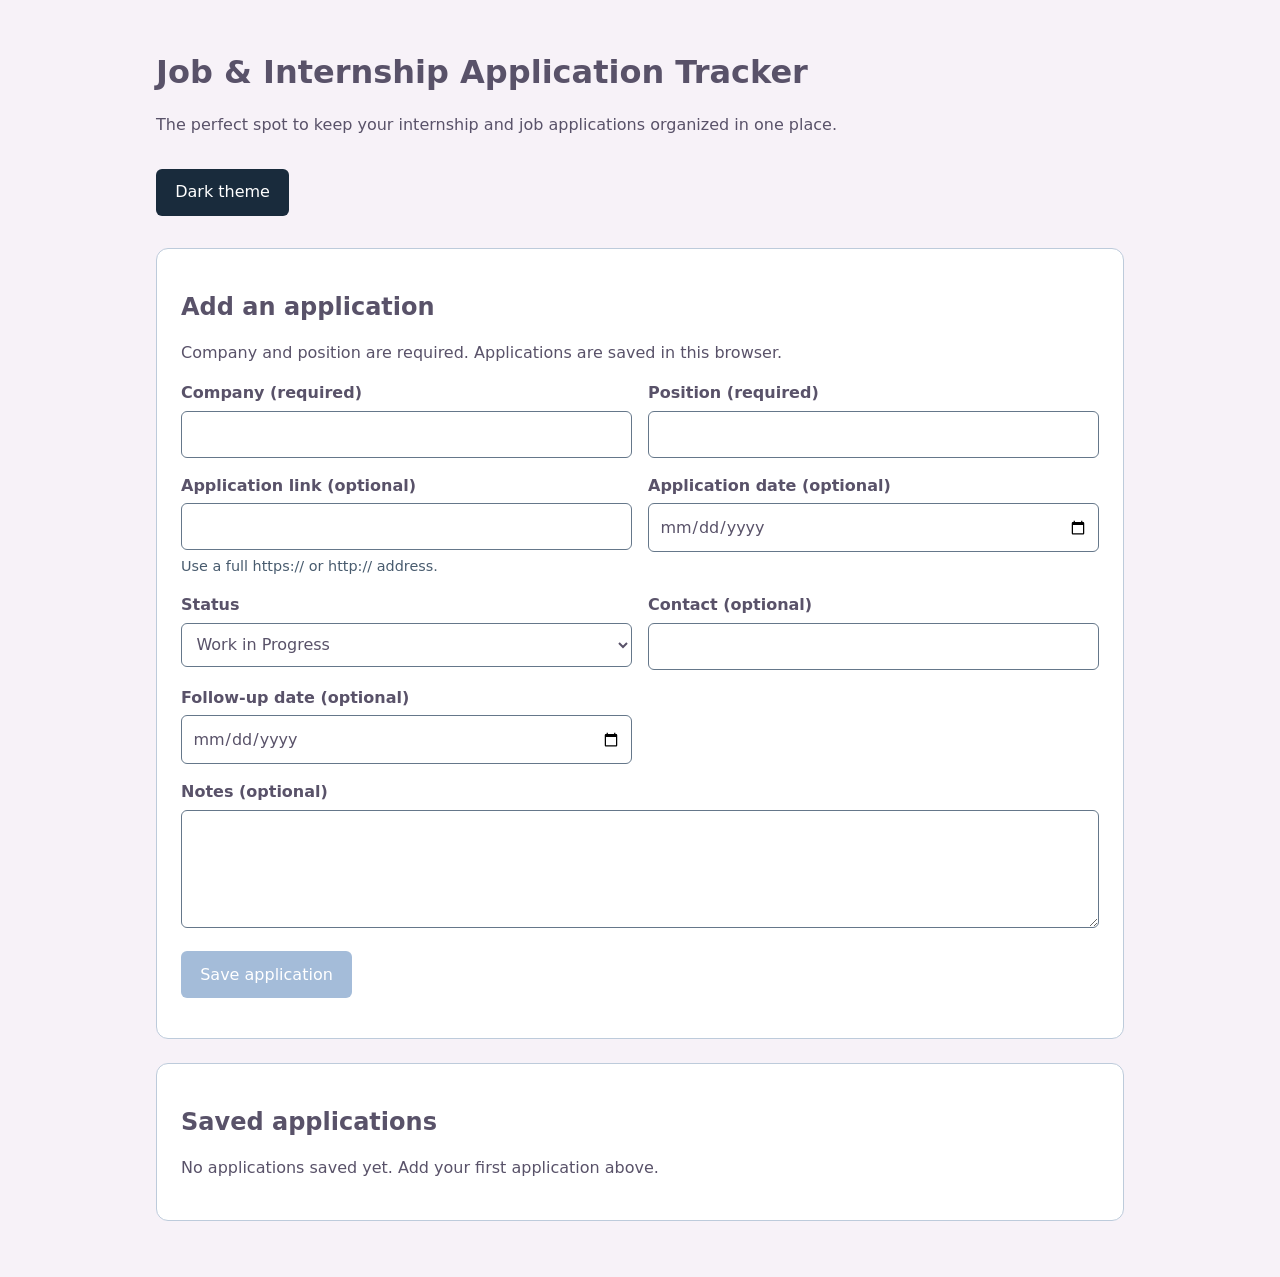
==== index.html @ 061cf6f6 "dark/light theme toggle" ====
<!doctype html>
<html lang="en">
	<head>
		<meta charset="utf-8">
		<meta name="viewport" content="width=device-width, initial-scale=1">
		<meta name="theme-color" content="#ffffff">
		<meta name="description" content="">
		<title>Application tracker</title>
		<link rel="stylesheet" href="css/styles.css">
	</head>
	<body>
		<header>
			<h1>Job & Internship Application Tracker</h1>
			<p>The perfect spot to keep your internship and job applications organized in one place.</p>
			<button id="theme-toggle" type="button">Dark theme</button>
		</header>

		<main id="main-content">
			<section aria-labelledby="form-heading">
				<h2 id="form-heading">Add an application</h2>
				<p>Company and position are required. Applications are saved in this browser.</p>
				<form id="application-form" novalidate>
					<div class="form-grid">
						<div><label for="company">Company (required)</label><input id="company" name="company" required aria-describedby="company-error"><p id="company-error" class="error"></p></div>
						<div><label for="position">Position (required)</label><input id="position" name="position" required aria-describedby="position-error"><p id="position-error" class="error"></p></div>
						<div><label for="link">Application link (optional)</label><input id="link" name="link" type="url" aria-describedby="link-hint link-error"><p id="link-hint" class="hint">Use a full https:// or http:// address.</p><p id="link-error" class="error"></p></div>
						<div><label for="application-date">Application date (optional)</label><input id="application-date" name="applicationDate" type="date" aria-describedby="application-date-error"><p id="application-date-error" class="error"></p></div>
						<div><label for="status">Status</label><select id="status" name="status"> <option>Work in Progress</option><option>Applied</option><option>Interviewing</option><option>Offer</option><option>Rejected</option><option>Withdrawn</option></select></div>
						<div><label for="contact">Contact (optional)</label><input id="contact" name="contact"></div>
						<div><label for="follow-up-date">Follow-up date (optional)</label><input id="follow-up-date" name="followUpDate" type="date" aria-describedby="follow-up-date-error"><p id="follow-up-date-error" class="error"></p></div>
						<div class="full-width"><label for="notes">Notes (optional)</label><textarea id="notes" name="notes" rows="4"></textarea></div>
					</div>
					<button type="submit">Save application</button>
					<p id="form-message" role="status" aria-live="polite"></p>
				</form>
			</section>
			<section aria-labelledby="saved-heading">
				<h2 id="saved-heading">Saved applications</h2>
				<p id="storage-message" role="status"></p>
				<p id="empty-message">No applications saved yet. Add your first application above.</p>
				<ul id="application-list" class="application-list"></ul>
			</section>
		</main>
        <script src="js/app.js" defer></script>
	</body>
</html>
---- css/styles.css ----
/* Shared color variables let every component follow the selected theme. */
:root {
  --text: #595269;
  --page: #f7f2f8;
  --surface: #ffffff;
  --border: #bdcbdb;
  --input-border: #65778a;
  --muted: #485b6e;
  --error: #a51c30;
  --link: #174b8c;
  --focus: #965600;
  color-scheme: light;
  font-family: system-ui, sans-serif; color: var(--text); background: var(--page); line-height: 1.5;
}
:root[data-theme="dark"] {
  --text: #e7edf5;
  --page: #121b27;
  --surface: #1d2a3a;
  --border: #52657c;
  --input-border: #8b9db2;
  --muted: #bbc9da;
  --error: #ff9aaa;
  --link: #9bc7ff;
  --focus: #ffcc73;
  color-scheme: dark;
}
* { box-sizing: border-box; }
body { margin: 0 auto; max-width: 1000px; padding: 2rem 1rem; }
header { margin-bottom: 2rem; }
h1, h2, h3 { line-height: 1.2; }
section { background: var(--surface); padding: 1.5rem; border: 1px solid var(--border); border-radius: 12px; margin-bottom: 1.5rem; }
.form-grid { display: grid; grid-template-columns: repeat(2, minmax(0, 1fr)); gap: 1rem; }
.full-width { grid-column: 1 / -1; }
label { display: block; font-weight: 600; margin-bottom: .35rem; }
input, select, textarea, button { font: inherit; }
input, select, textarea { width: 100%; padding: .65rem; border: 1px solid var(--input-border); border-radius: 6px; background: var(--surface); color: inherit; }
textarea { resize: vertical; }
button { margin-top: 1rem; padding: .7rem 1.2rem; background: #a4bcd9; color: white; border: 0; border-radius: 6px; cursor: pointer; }
button:hover { background: #c9d1dc; }
/* On a light page, show a dark button. */
#theme-toggle { background: #192b3c; color: #ffffff; }
#theme-toggle:hover { background: #30475e; }
/* On a dark page, show a light button. */
:root[data-theme="dark"] #theme-toggle { background: #e7edf5; color: #192b3c; }
:root[data-theme="dark"] #theme-toggle:hover { background: #c5d4e6; }
:focus-visible { outline: 3px solid var(--focus); outline-offset: 3px; }
[aria-invalid="true"] { border-color: var(--error); }
.hint, .error { font-size: .9rem; margin: .35rem 0 0; }
.hint { color: var(--muted); }
.error, #storage-message { color: var(--error); }
.error:empty, #storage-message:empty { display: none; }
.application-list { list-style: none; padding: 0; }
.application-list > li { padding: 1rem 0; border-top: 1px solid var(--border); overflow-wrap: anywhere; }
dl { display: grid; grid-template-columns: minmax(100px, 150px) 1fr; gap: .5rem 1rem; }
dt { font-weight: 600; }
dd { margin: 0; white-space: pre-wrap; }
a { color: var(--link); }
@media (max-width: 600px) { .form-grid { grid-template-columns: 1fr; } section { padding: 1rem; } }
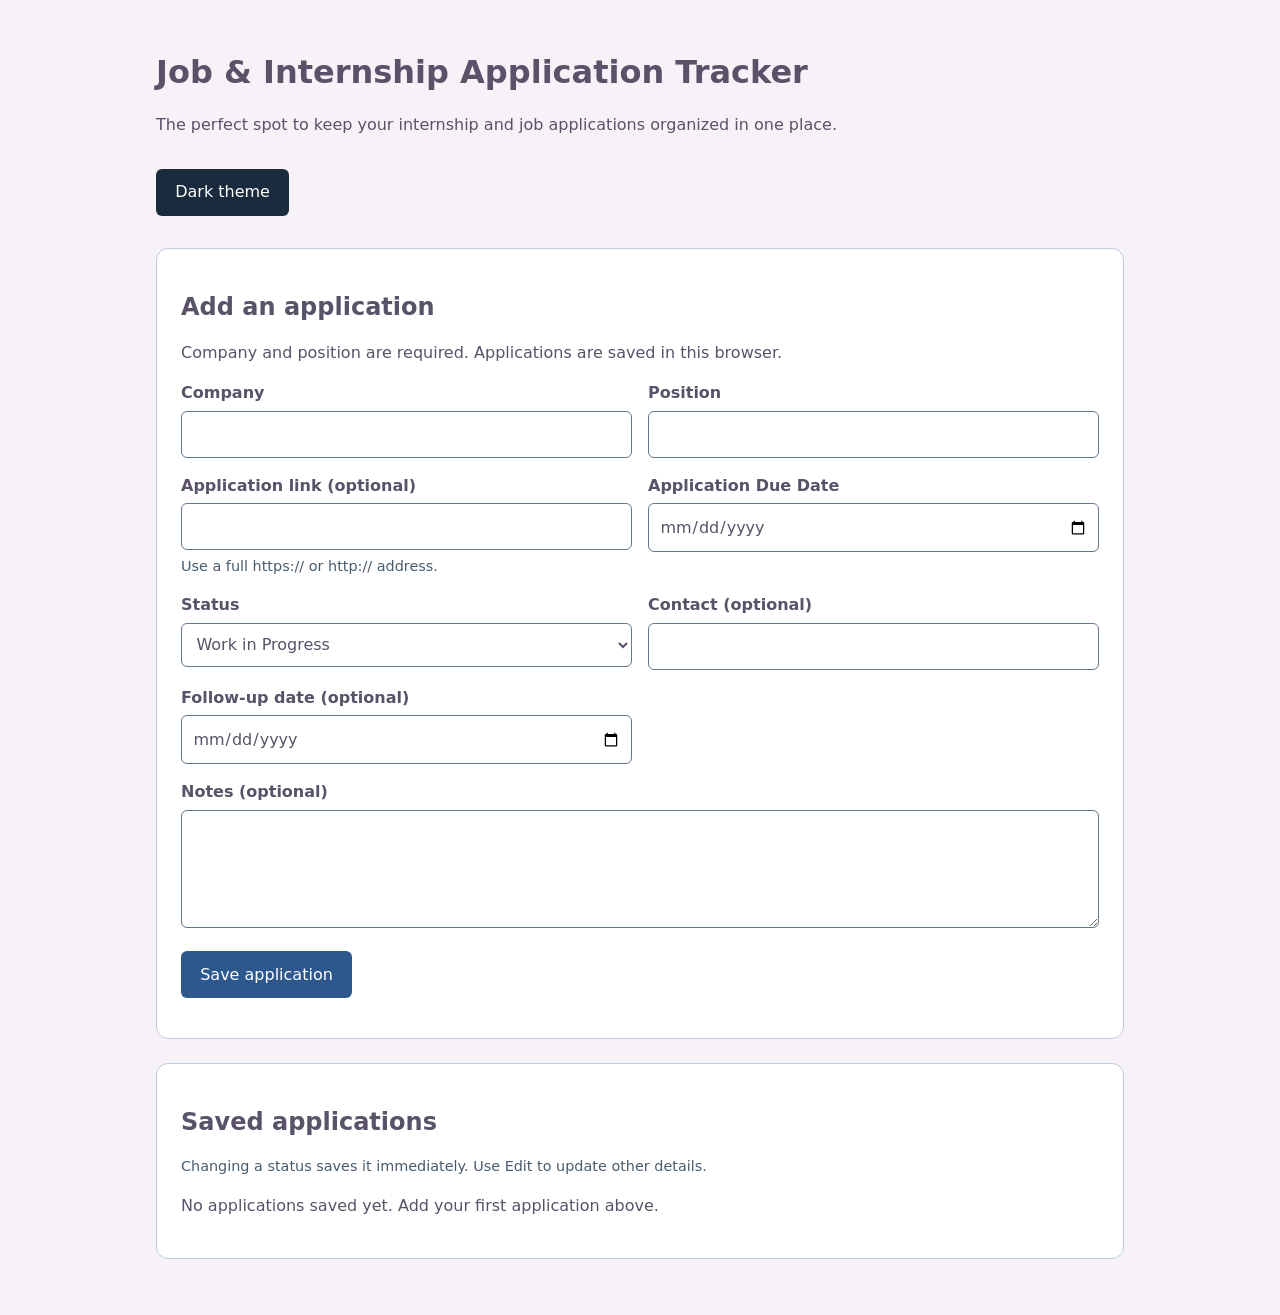
==== commit 72cd9e88: "color changes, added edit/change options to saved applications" ====
--- a/index.html
+++ b/index.html
@@ -21,21 +21,24 @@
 				<p>Company and position are required. Applications are saved in this browser.</p>
 				<form id="application-form" novalidate>
 					<div class="form-grid">
-						<div><label for="company">Company (required)</label><input id="company" name="company" required aria-describedby="company-error"><p id="company-error" class="error"></p></div>
-						<div><label for="position">Position (required)</label><input id="position" name="position" required aria-describedby="position-error"><p id="position-error" class="error"></p></div>
+						<div><label for="company">Company </label><input id="company" name="company" required aria-describedby="company-error"><p id="company-error" class="error"></p></div>
+						<div><label for="position">Position </label><input id="position" name="position" required aria-describedby="position-error"><p id="position-error" class="error"></p></div>
 						<div><label for="link">Application link (optional)</label><input id="link" name="link" type="url" aria-describedby="link-hint link-error"><p id="link-hint" class="hint">Use a full https:// or http:// address.</p><p id="link-error" class="error"></p></div>
-						<div><label for="application-date">Application date (optional)</label><input id="application-date" name="applicationDate" type="date" aria-describedby="application-date-error"><p id="application-date-error" class="error"></p></div>
+						<div><label for="application-date">Application Due Date </label><input id="application-date" name="applicationDate" type="date" aria-describedby="application-date-error"><p id="application-date-error" class="error"></p></div>
 						<div><label for="status">Status</label><select id="status" name="status"> <option>Work in Progress</option><option>Applied</option><option>Interviewing</option><option>Offer</option><option>Rejected</option><option>Withdrawn</option></select></div>
 						<div><label for="contact">Contact (optional)</label><input id="contact" name="contact"></div>
 						<div><label for="follow-up-date">Follow-up date (optional)</label><input id="follow-up-date" name="followUpDate" type="date" aria-describedby="follow-up-date-error"><p id="follow-up-date-error" class="error"></p></div>
 						<div class="full-width"><label for="notes">Notes (optional)</label><textarea id="notes" name="notes" rows="4"></textarea></div>
 					</div>
 					<button type="submit">Save application</button>
+					<button id="cancel-edit" type="button" hidden>Cancel edit</button>
 					<p id="form-message" role="status" aria-live="polite"></p>
 				</form>
 			</section>
 			<section aria-labelledby="saved-heading">
 				<h2 id="saved-heading">Saved applications</h2>
+				<p class="hint">Changing a status saves it immediately. Use Edit to update other details.</p>
+				<p id="list-message" role="status" aria-live="polite"></p>
 				<p id="storage-message" role="status"></p>
 				<p id="empty-message">No applications saved yet. Add your first application above.</p>
 				<ul id="application-list" class="application-list"></ul>
--- a/css/styles.css
+++ b/css/styles.css
@@ -16,8 +16,8 @@
   --text: #e7edf5;
   --page: #121b27;
   --surface: #1d2a3a;
-  --border: #52657c;
-  --input-border: #8b9db2;
+  --border: #3c4249;
+  --input-border: #0c2a4d;
   --muted: #bbc9da;
   --error: #ff9aaa;
   --link: #9bc7ff;
@@ -35,11 +35,11 @@
 input, select, textarea, button { font: inherit; }
 input, select, textarea { width: 100%; padding: .65rem; border: 1px solid var(--input-border); border-radius: 6px; background: var(--surface); color: inherit; }
 textarea { resize: vertical; }
-button { margin-top: 1rem; padding: .7rem 1.2rem; background: #a4bcd9; color: white; border: 0; border-radius: 6px; cursor: pointer; }
-button:hover { background: #c9d1dc; }
+button { margin-top: 1rem; padding: .7rem 1.2rem; background: #2c588d; color: white; border: 0; border-radius: 6px; cursor: pointer; }
+button:hover { background: #4c6382; }
 /* On a light page, show a dark button. */
 #theme-toggle { background: #192b3c; color: #ffffff; }
-#theme-toggle:hover { background: #30475e; }
+#theme-toggle:hover { background: #24415e; }
 /* On a dark page, show a light button. */
 :root[data-theme="dark"] #theme-toggle { background: #e7edf5; color: #192b3c; }
 :root[data-theme="dark"] #theme-toggle:hover { background: #c5d4e6; }
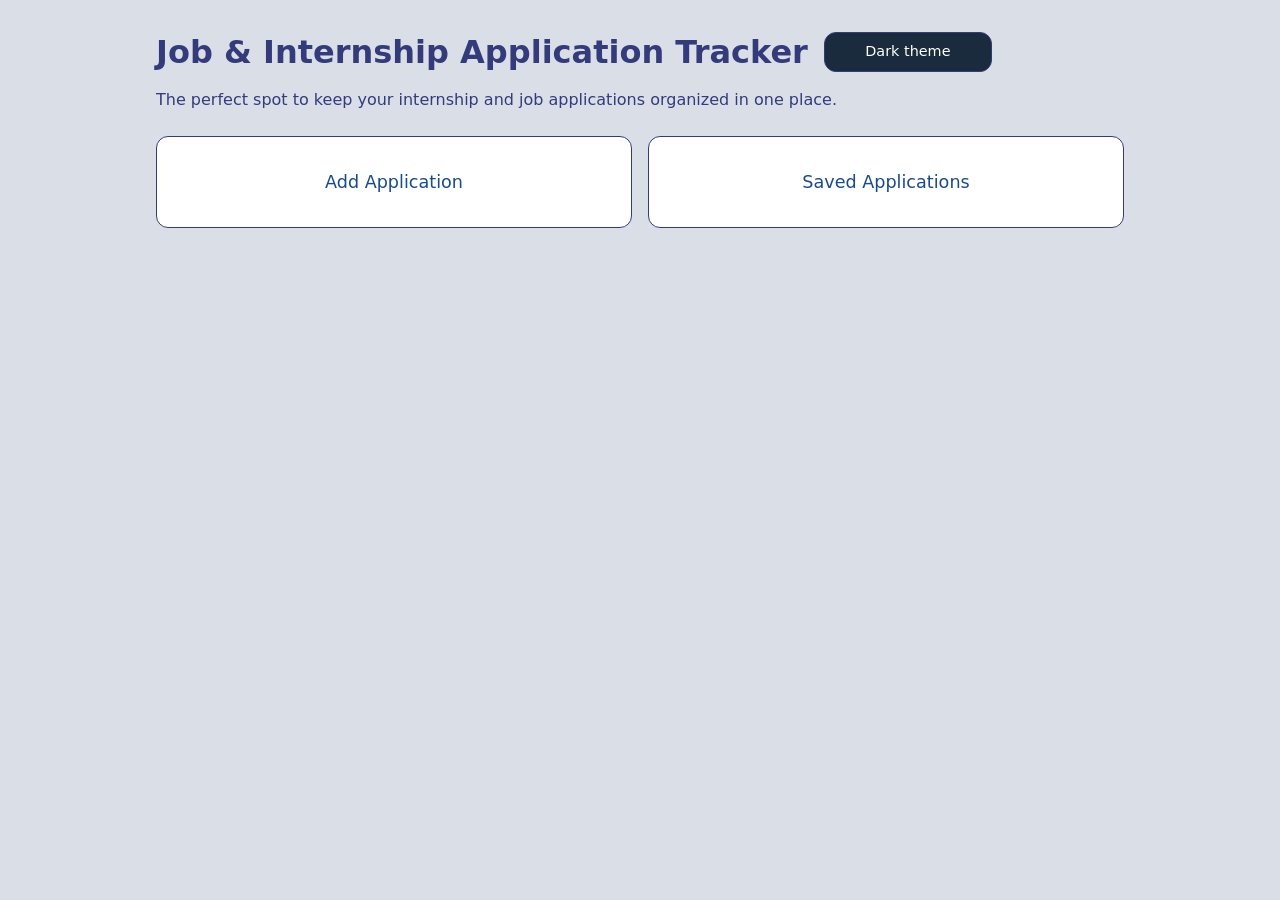
==== commit 41854bd4: "added additional html pages and connected nav cards to each" ====
--- a/index.html
+++ b/index.html
@@ -5,44 +5,24 @@
 		<meta name="viewport" content="width=device-width, initial-scale=1">
 		<meta name="theme-color" content="#ffffff">
 		<meta name="description" content="">
-		<title>Application tracker</title>
+		<title>Home | Application tracker</title>
 		<link rel="stylesheet" href="css/styles.css">
 	</head>
 	<body>
 		<header>
-			<h1>Job & Internship Application Tracker</h1>
+			<div class="header-controls home-title">
+				<h1>Job & Internship Application Tracker</h1>
+				<button id="theme-toggle" type="button">Dark theme</button>
+			</div>
 			<p>The perfect spot to keep your internship and job applications organized in one place.</p>
-			<button id="theme-toggle" type="button">Dark theme</button>
+			<nav class="home-nav" aria-label="Main navigation">
+				<a href="add-application.html">Add Application</a>
+				<a href="saved-applications.html">Saved Applications</a>
+			</nav>
 		</header>
 
 		<main id="main-content">
-			<section aria-labelledby="form-heading">
-				<h2 id="form-heading">Add an application</h2>
-				<p>Company and position are required. Applications are saved in this browser.</p>
-				<form id="application-form" novalidate>
-					<div class="form-grid">
-						<div><label for="company">Company </label><input id="company" name="company" required aria-describedby="company-error"><p id="company-error" class="error"></p></div>
-						<div><label for="position">Position </label><input id="position" name="position" required aria-describedby="position-error"><p id="position-error" class="error"></p></div>
-						<div><label for="link">Application link (optional)</label><input id="link" name="link" type="url" aria-describedby="link-hint link-error"><p id="link-hint" class="hint">Use a full https:// or http:// address.</p><p id="link-error" class="error"></p></div>
-						<div><label for="application-date">Application Due Date </label><input id="application-date" name="applicationDate" type="date" aria-describedby="application-date-error"><p id="application-date-error" class="error"></p></div>
-						<div><label for="status">Status</label><select id="status" name="status"> <option>Work in Progress</option><option>Applied</option><option>Interviewing</option><option>Offer</option><option>Rejected</option><option>Withdrawn</option></select></div>
-						<div><label for="contact">Contact (optional)</label><input id="contact" name="contact"></div>
-						<div><label for="follow-up-date">Follow-up date (optional)</label><input id="follow-up-date" name="followUpDate" type="date" aria-describedby="follow-up-date-error"><p id="follow-up-date-error" class="error"></p></div>
-						<div class="full-width"><label for="notes">Notes (optional)</label><textarea id="notes" name="notes" rows="4"></textarea></div>
-					</div>
-					<button type="submit">Save application</button>
-					<button id="cancel-edit" type="button" hidden>Cancel edit</button>
-					<p id="form-message" role="status" aria-live="polite"></p>
-				</form>
-			</section>
-			<section aria-labelledby="saved-heading">
-				<h2 id="saved-heading">Saved applications</h2>
-				<p class="hint">Changing a status saves it immediately. Use Edit to update other details.</p>
-				<p id="list-message" role="status" aria-live="polite"></p>
-				<p id="storage-message" role="status"></p>
-				<p id="empty-message">No applications saved yet. Add your first application above.</p>
-				<ul id="application-list" class="application-list"></ul>
-			</section>
+
 		</main>
         <script src="js/app.js" defer></script>
 	</body>
--- a/css/styles.css
+++ b/css/styles.css
@@ -1,23 +1,23 @@
 /* Shared color variables let every component follow the selected theme. */
 :root {
-  --text: #595269;
-  --page: #f7f2f8;
+  --text: #343b7b;
+  --page: #dadfe7;
   --surface: #ffffff;
-  --border: #bdcbdb;
+  --border: #343b7b;
   --input-border: #65778a;
   --muted: #485b6e;
-  --error: #a51c30;
+  --error: #ff9aaa;
   --link: #174b8c;
-  --focus: #965600;
+  --focus: #343b7b;
   color-scheme: light;
   font-family: system-ui, sans-serif; color: var(--text); background: var(--page); line-height: 1.5;
 }
 :root[data-theme="dark"] {
   --text: #e7edf5;
-  --page: #121b27;
-  --surface: #1d2a3a;
-  --border: #3c4249;
-  --input-border: #0c2a4d;
+  --page: #162132;
+  --surface: #405876;
+  --border: #b1bbc7;
+  --input-border: #ced3d9;
   --muted: #bbc9da;
   --error: #ff9aaa;
   --link: #9bc7ff;
@@ -27,6 +27,22 @@
 * { box-sizing: border-box; }
 body { margin: 0 auto; max-width: 1000px; padding: 2rem 1rem; }
 header { margin-bottom: 2rem; }
+.header-controls { display: flex; flex-wrap: wrap; align-items: center; justify-content: space-between; gap: 1rem; margin-bottom: 1rem; }
+.header-controls #theme-toggle { margin-top: 0; }
+/* On Home, keep the title and toggle together and wrap on small screens. */
+.home-title { justify-content: flex-start; }
+.home-title h1 { margin: 0; }
+.home-title #theme-toggle { flex-shrink: 0; }
+nav { display: flex; flex-wrap: wrap; justify-content: flex-end; gap: .5rem; margin-left: auto; }
+/* Each link is a whole clickable card, using the existing theme colors. */
+/* Shared dimensions keep the toggle and navigation cards the same shape. */
+.header-controls #theme-toggle, nav a { width: 10.5rem; padding: .5rem .75rem; font-size: .9rem; line-height: 1.5; border: 1px solid var(--border); border-radius: 12px; text-align: center; }
+nav a { background: var(--surface); text-decoration: none; }
+nav a:hover { border-color: var(--link); text-decoration: underline; }
+nav a[aria-current="page"] { font-weight: 700; border-color: var(--link); }
+/* Larger cards below the introduction on the Home page. */
+.home-nav { justify-content: flex-start; gap: 1rem; margin: 1.5rem 0 0; }
+.home-nav a { flex: 1 1 220px; width: auto; padding: 2rem 1.5rem; font-size: 1.1rem; }
 h1, h2, h3 { line-height: 1.2; }
 section { background: var(--surface); padding: 1.5rem; border: 1px solid var(--border); border-radius: 12px; margin-bottom: 1.5rem; }
 .form-grid { display: grid; grid-template-columns: repeat(2, minmax(0, 1fr)); gap: 1rem; }
@@ -37,6 +53,7 @@
 textarea { resize: vertical; }
 button { margin-top: 1rem; padding: .7rem 1.2rem; background: #2c588d; color: white; border: 0; border-radius: 6px; cursor: pointer; }
 button:hover { background: #4c6382; }
+.application-list button + button { margin-left: .5rem; }
 /* On a light page, show a dark button. */
 #theme-toggle { background: #192b3c; color: #ffffff; }
 #theme-toggle:hover { background: #24415e; }
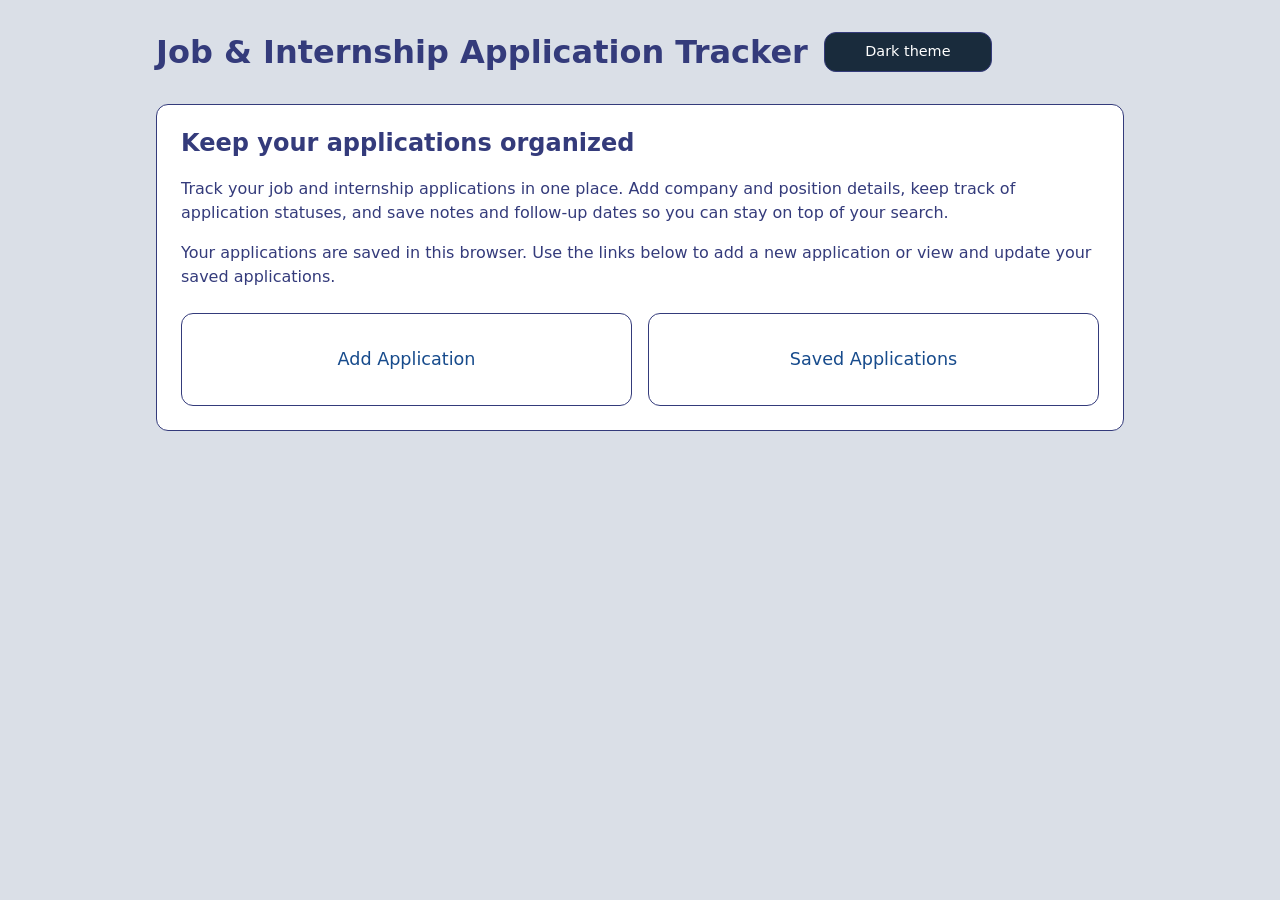
==== commit 7ab92788: "add an info section on home page" ====
--- a/index.html
+++ b/index.html
@@ -12,17 +12,21 @@
 		<header>
 			<div class="header-controls home-title">
 				<h1>Job & Internship Application Tracker</h1>
+				<!-- Button that switches between light and dark themes -->
 				<button id="theme-toggle" type="button">Dark theme</button>
 			</div>
-			<p>The perfect spot to keep your internship and job applications organized in one place.</p>
-			<nav class="home-nav" aria-label="Main navigation">
-				<a href="add-application.html">Add Application</a>
-				<a href="saved-applications.html">Saved Applications</a>
-			</nav>
 		</header>
 
 		<main id="main-content">
-
+			<section class="home-intro" aria-labelledby="intro-heading">
+				<h2 id="intro-heading">Keep your applications organized</h2>
+				<p>Track your job and internship applications in one place. Add company and position details, keep track of application statuses, and save notes and follow-up dates so you can stay on top of your search.</p>
+				<p>Your applications are saved in this browser. Use the links below to add a new application or view and update your saved applications.</p>
+				<nav class="home-nav" aria-label="Main navigation">
+					<a href="add-application.html">Add Application</a>
+					<a href="saved-applications.html">Saved Applications</a>
+				</nav>
+			</section>
 		</main>
         <script src="js/app.js" defer></script>
 	</body>
--- a/css/styles.css
+++ b/css/styles.css
@@ -1,4 +1,4 @@
-/* Shared color variables let every component follow the selected theme. */
+/* Default colors used throughout the site */
 :root {
   --text: #343b7b;
   --page: #dadfe7;
@@ -12,6 +12,8 @@
   color-scheme: light;
   font-family: system-ui, sans-serif; color: var(--text); background: var(--page); line-height: 1.5;
 }
+
+/* Replaces the default colors when dark theme is selected */
 :root[data-theme="dark"] {
   --text: #e7edf5;
   --page: #162132;
@@ -24,52 +26,83 @@
   --focus: #ffcc73;
   color-scheme: dark;
 }
-* { box-sizing: border-box; }
+
+* { box-sizing: border-box; } /* Includes padding and borders in an element's width */
 body { margin: 0 auto; max-width: 1000px; padding: 2rem 1rem; }
 header { margin-bottom: 2rem; }
 .header-controls { display: flex; flex-wrap: wrap; align-items: center; justify-content: space-between; gap: 1rem; margin-bottom: 1rem; }
 .header-controls #theme-toggle { margin-top: 0; }
+
 /* On Home, keep the title and toggle together and wrap on small screens. */
 .home-title { justify-content: flex-start; }
 .home-title h1 { margin: 0; }
 .home-title #theme-toggle { flex-shrink: 0; }
 nav { display: flex; flex-wrap: wrap; justify-content: flex-end; gap: .5rem; margin-left: auto; }
+
 /* Each link is a whole clickable card, using the existing theme colors. */
 /* Shared dimensions keep the toggle and navigation cards the same shape. */
 .header-controls #theme-toggle, nav a { width: 10.5rem; padding: .5rem .75rem; font-size: .9rem; line-height: 1.5; border: 1px solid var(--border); border-radius: 12px; text-align: center; }
 nav a { background: var(--surface); text-decoration: none; }
 nav a:hover { border-color: var(--link); text-decoration: underline; }
+
+/* Highlights the link for the current page */
 nav a[aria-current="page"] { font-weight: 700; border-color: var(--link); }
-/* Larger cards below the introduction on the Home page. */
+
+/* Introduction card with navigation links on the Home page. */
+.home-intro h2 { margin-top: 0; }
 .home-nav { justify-content: flex-start; gap: 1rem; margin: 1.5rem 0 0; }
 .home-nav a { flex: 1 1 220px; width: auto; padding: 2rem 1.5rem; font-size: 1.1rem; }
 h1, h2, h3 { line-height: 1.2; }
+
+/* Styles each content section */
 section { background: var(--surface); padding: 1.5rem; border: 1px solid var(--border); border-radius: 12px; margin-bottom: 1.5rem; }
+
+
+/* Arranges form fields into two equal columns */
 .form-grid { display: grid; grid-template-columns: repeat(2, minmax(0, 1fr)); gap: 1rem; }
+
+/* Makes the notes field span both columns */
 .full-width { grid-column: 1 / -1; }
 label { display: block; font-weight: 600; margin-bottom: .35rem; }
+
+/* Makes form controls use the page's font */
 input, select, textarea, button { font: inherit; }
 input, select, textarea { width: 100%; padding: .65rem; border: 1px solid var(--input-border); border-radius: 6px; background: var(--surface); color: inherit; }
+
+/* Lets users resize the notes field vertically */
 textarea { resize: vertical; }
 button { margin-top: 1rem; padding: .7rem 1.2rem; background: #2c588d; color: white; border: 0; border-radius: 6px; cursor: pointer; }
 button:hover { background: #4c6382; }
+
+/* Adds space between Edit and Delete buttons */
 .application-list button + button { margin-left: .5rem; }
+
 /* On a light page, show a dark button. */
 #theme-toggle { background: #192b3c; color: #ffffff; }
 #theme-toggle:hover { background: #24415e; }
 /* On a dark page, show a light button. */
 :root[data-theme="dark"] #theme-toggle { background: #e7edf5; color: #192b3c; }
 :root[data-theme="dark"] #theme-toggle:hover { background: #c5d4e6; }
+
+/* Shows an outline when a control has keyboard focus */
 :focus-visible { outline: 3px solid var(--focus); outline-offset: 3px; }
 [aria-invalid="true"] { border-color: var(--error); }
 .hint, .error { font-size: .9rem; margin: .35rem 0 0; }
 .hint { color: var(--muted); }
+
+
 .error, #storage-message { color: var(--error); }
 .error:empty, #storage-message:empty { display: none; }
+
+/* Keeps long links from overflowing */
 .application-list { list-style: none; padding: 0; }
 .application-list > li { padding: 1rem 0; border-top: 1px solid var(--border); overflow-wrap: anywhere; }
+
+
 dl { display: grid; grid-template-columns: minmax(100px, 150px) 1fr; gap: .5rem 1rem; }
 dt { font-weight: 600; }
 dd { margin: 0; white-space: pre-wrap; }
 a { color: var(--link); }
+
+
 @media (max-width: 600px) { .form-grid { grid-template-columns: 1fr; } section { padding: 1rem; } }
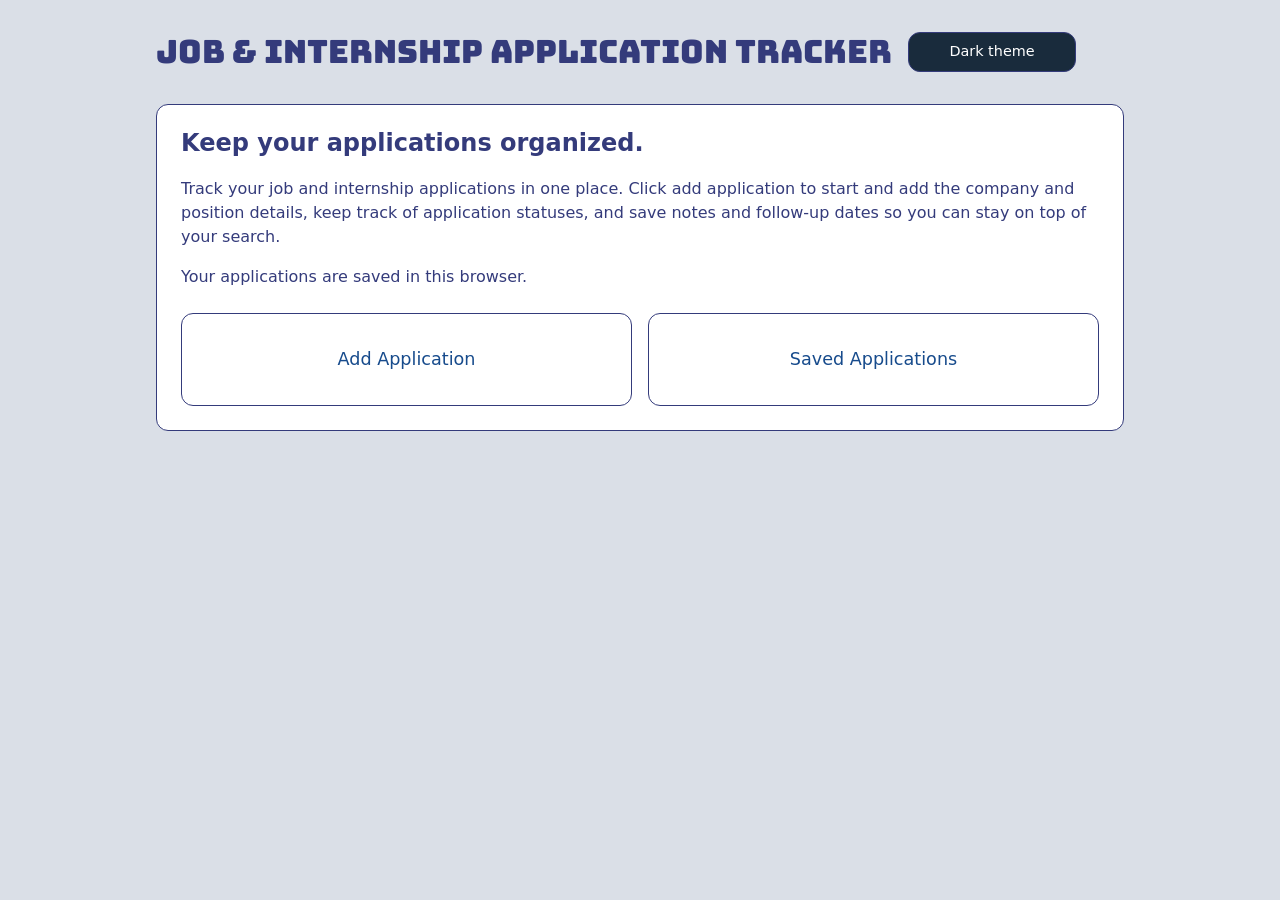
==== commit 1a9bda3b: "font and descriptions updated" ====
--- a/index.html
+++ b/index.html
@@ -6,6 +6,7 @@
 		<meta name="theme-color" content="#ffffff">
 		<meta name="description" content="">
 		<title>Home | Application tracker</title>
+		<link rel="stylesheet" href="https://fonts.googleapis.com/css2?family=Bungee&display=swap">
 		<link rel="stylesheet" href="css/styles.css">
 	</head>
 	<body>
@@ -19,9 +20,9 @@
 
 		<main id="main-content">
 			<section class="home-intro" aria-labelledby="intro-heading">
-				<h2 id="intro-heading">Keep your applications organized</h2>
-				<p>Track your job and internship applications in one place. Add company and position details, keep track of application statuses, and save notes and follow-up dates so you can stay on top of your search.</p>
-				<p>Your applications are saved in this browser. Use the links below to add a new application or view and update your saved applications.</p>
+				<h2 id="intro-heading">Keep your applications organized.</h2>
+				<p>Track your job and internship applications in one place. Click add application to start and add the company and position details, keep track of application statuses, and save notes and follow-up dates so you can stay on top of your search.</p>
+				<p>Your applications are saved in this browser.</p>
 				<nav class="home-nav" aria-label="Main navigation">
 					<a href="add-application.html">Add Application</a>
 					<a href="saved-applications.html">Saved Applications</a>
--- a/css/styles.css
+++ b/css/styles.css
@@ -53,6 +53,7 @@
 .home-nav { justify-content: flex-start; gap: 1rem; margin: 1.5rem 0 0; }
 .home-nav a { flex: 1 1 220px; width: auto; padding: 2rem 1.5rem; font-size: 1.1rem; }
 h1, h2, h3 { line-height: 1.2; }
+header h1 { font-family: 'Bungee', system-ui, sans-serif; font-weight: 400; }
 
 /* Styles each content section */
 section { background: var(--surface); padding: 1.5rem; border: 1px solid var(--border); border-radius: 12px; margin-bottom: 1.5rem; }
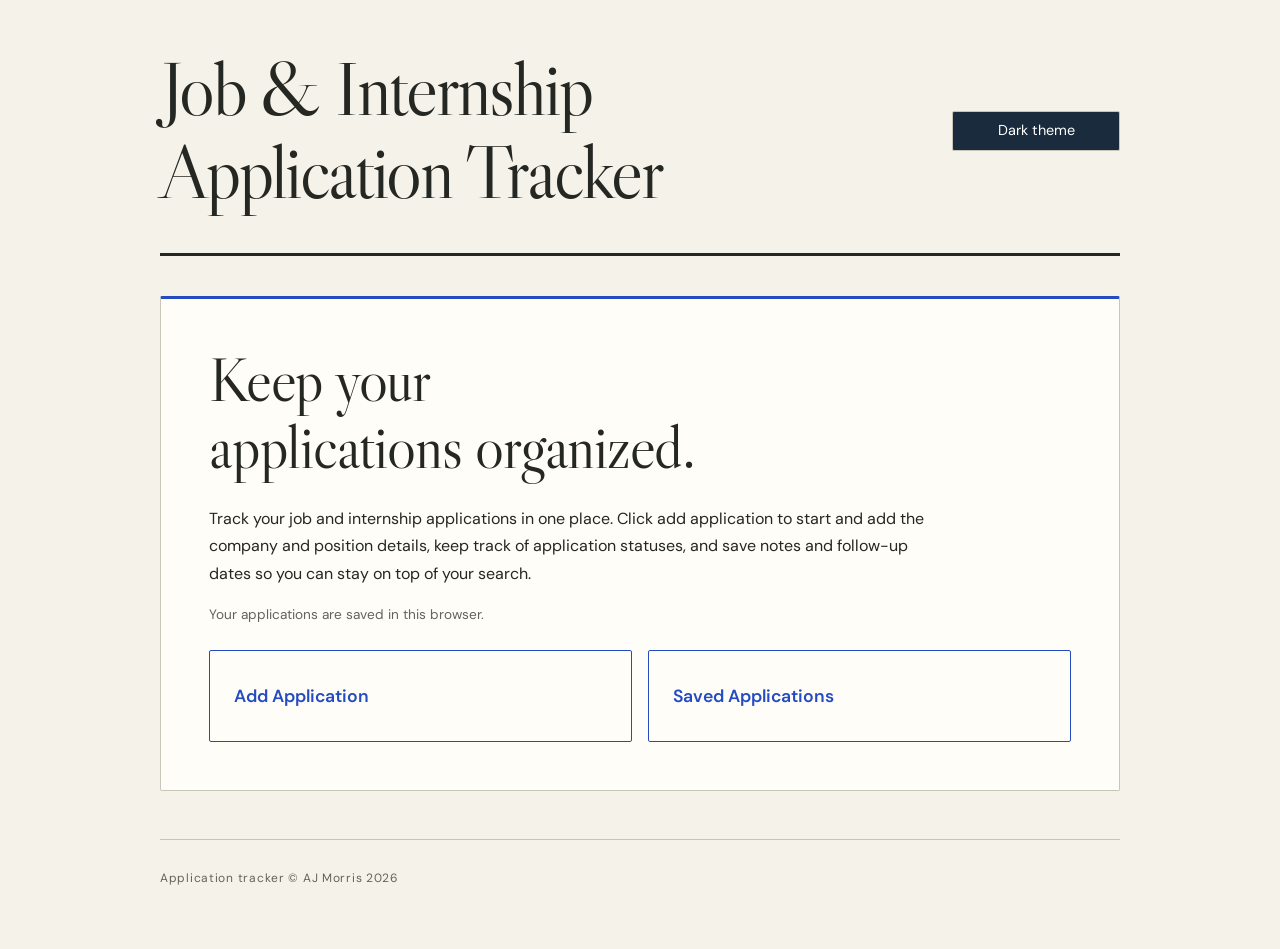
==== commit 0f4be3ea: "updated stylesheet to better represent and be less basic" ====
--- a/index.html
+++ b/index.html
@@ -6,7 +6,7 @@
 		<meta name="theme-color" content="#ffffff">
 		<meta name="description" content="">
 		<title>Home | Application tracker</title>
-		<link rel="stylesheet" href="https://fonts.googleapis.com/css2?family=Bungee&display=swap">
+		<link rel="stylesheet" href="https://fonts.googleapis.com/css2?family=DM+Sans:wght@400;500;600;700&amp;family=Libre+Caslon+Display&amp;display=swap">
 		<link rel="stylesheet" href="css/styles.css">
 	</head>
 	<body>
@@ -31,4 +31,7 @@
 		</main>
         <script src="js/app.js" defer></script>
 	</body>
+	<footer>
+		<p>Application tracker &copy; AJ Morris 2026 </p>
+	</footer>
 </html>
--- a/css/styles.css
+++ b/css/styles.css
@@ -1,16 +1,16 @@
 /* Default colors used throughout the site */
 :root {
-  --text: #343b7b;
-  --page: #dadfe7;
-  --surface: #ffffff;
-  --border: #343b7b;
+  --text: #252722;
+  --page: #f5f2e9;
+  --surface: #fffdf7;
+  --border: #c8c5b9;
   --input-border: #65778a;
-  --muted: #485b6e;
-  --error: #ff9aaa;
-  --link: #174b8c;
-  --focus: #343b7b;
+  --muted: #62645c;
+  --error: #a12740;
+  --link: #244bc1;
+  --focus: #244bc1;
   color-scheme: light;
-  font-family: system-ui, sans-serif; color: var(--text); background: var(--page); line-height: 1.5;
+  font-family: "DM Sans", system-ui, sans-serif; color: var(--text); background: var(--page); line-height: 1.5;
 }
 
 /* Replaces the default colors when dark theme is selected */
@@ -28,35 +28,45 @@
 }
 
 * { box-sizing: border-box; } /* Includes padding and borders in an element's width */
-body { margin: 0 auto; max-width: 1000px; padding: 2rem 1rem; }
-header { margin-bottom: 2rem; }
+body { margin: 0 auto; max-width: 1000px; padding: 3rem 1.25rem; }
+header { margin-bottom: 2.5rem; padding-bottom: 1.5rem; border-bottom: 3px solid var(--text); }
 .header-controls { display: flex; flex-wrap: wrap; align-items: center; justify-content: space-between; gap: 1rem; margin-bottom: 1rem; }
 .header-controls #theme-toggle { margin-top: 0; }
 
 /* On Home, keep the title and toggle together and wrap on small screens. */
 .home-title { justify-content: flex-start; }
-.home-title h1 { margin: 0; }
+.home-title h1 { flex: 1 1 500px; margin: 0; }
 .home-title #theme-toggle { flex-shrink: 0; }
 nav { display: flex; flex-wrap: wrap; justify-content: flex-end; gap: .5rem; margin-left: auto; }
 
 /* Each link is a whole clickable card, using the existing theme colors. */
 /* Shared dimensions keep the toggle and navigation cards the same shape. */
-.header-controls #theme-toggle, nav a { width: 10.5rem; padding: .5rem .75rem; font-size: .9rem; line-height: 1.5; border: 1px solid var(--border); border-radius: 12px; text-align: center; }
+.header-controls #theme-toggle, nav a { width: 10.5rem; padding: .5rem .75rem; font-size: .9rem; line-height: 1.5; border: 1px solid var(--border); border-radius: 2px; text-align: center; }
 nav a { background: var(--surface); text-decoration: none; }
 nav a:hover { border-color: var(--link); text-decoration: underline; }
 
 /* Highlights the link for the current page */
-nav a[aria-current="page"] { font-weight: 700; border-color: var(--link); }
+nav a[aria-current="page"] { font-weight: 700; border-color: var(--link); box-shadow: inset 0 -3px var(--link); }
 
 /* Introduction card with navigation links on the Home page. */
 .home-intro h2 { margin-top: 0; }
 .home-nav { justify-content: flex-start; gap: 1rem; margin: 1.5rem 0 0; }
 .home-nav a { flex: 1 1 220px; width: auto; padding: 2rem 1.5rem; font-size: 1.1rem; }
-h1, h2, h3 { line-height: 1.2; }
-header h1 { font-family: 'Bungee', system-ui, sans-serif; font-weight: 400; }
+h1, h2, h3 { line-height: 1.1; text-wrap: balance; }
+h1, h2 { font-family: "Libre Caslon Display", Georgia, serif; font-weight: 400; }
+header h1 { max-width: 850px; margin: 1.5rem 0 0; font-size: clamp(2.6rem, 6vw, 4.7rem); letter-spacing: -.035em; }
+h2 { margin: 0 0 1.5rem; font-size: clamp(2rem, 4vw, 2.8rem); letter-spacing: -.02em; }
+h3 { font-size: 1.3rem; letter-spacing: -.025em; }
+p { line-height: 1.7; }
+.home-intro { padding: clamp(1.5rem, 4vw, 3rem); border-top: 3px solid var(--link); }
+.home-intro h2 { max-width: 650px; font-size: clamp(2.5rem, 5vw, 3.8rem); }
+.home-intro > p { max-width: 65ch; }
+.home-intro > p + p { color: var(--muted); font-size: .85rem; }
+.home-nav a { text-align: left; font-weight: 600; border-color: var(--link); }
+footer { margin-top: 3rem; padding-top: 1rem; border-top: 1px solid var(--border); color: var(--muted); font-size: .75rem; letter-spacing: .06em; }
 
 /* Styles each content section */
-section { background: var(--surface); padding: 1.5rem; border: 1px solid var(--border); border-radius: 12px; margin-bottom: 1.5rem; }
+section { background: var(--surface); padding: 1.5rem; border: 1px solid var(--border); border-radius: 2px; margin-bottom: 1.5rem; }
 
 
 /* Arranges form fields into two equal columns */
@@ -64,7 +74,7 @@
 
 /* Makes the notes field span both columns */
 .full-width { grid-column: 1 / -1; }
-label { display: block; font-weight: 600; margin-bottom: .35rem; }
+label { display: block; font-size: .75rem; letter-spacing: .065em; text-transform: uppercase; font-weight: 700; margin-bottom: .5rem; }
 
 /* Makes form controls use the page's font */
 input, select, textarea, button { font: inherit; }
@@ -72,8 +82,8 @@
 
 /* Lets users resize the notes field vertically */
 textarea { resize: vertical; }
-button { margin-top: 1rem; padding: .7rem 1.2rem; background: #2c588d; color: white; border: 0; border-radius: 6px; cursor: pointer; }
-button:hover { background: #4c6382; }
+button { margin-top: 1rem; padding: .7rem 1.2rem; background: #244bc1; color: white; border: 0; border-radius: 2px; cursor: pointer; }
+button:hover { background: #193891; }
 
 /* Adds space between Edit and Delete buttons */
 .application-list button + button { margin-left: .5rem; }
@@ -98,6 +108,7 @@
 /* Keeps long links from overflowing */
 .application-list { list-style: none; padding: 0; }
 .application-list > li { padding: 1rem 0; border-top: 1px solid var(--border); overflow-wrap: anywhere; }
+.application-reminder { display: inline-block; margin: .35rem 0 .35rem .75rem; padding: .2rem .6rem; border: 1px solid var(--border); border-radius: 999px; background: var(--page); color: var(--text); font-size: .85rem; font-weight: 600; vertical-align: middle; }
 
 
 dl { display: grid; grid-template-columns: minmax(100px, 150px) 1fr; gap: .5rem 1rem; }
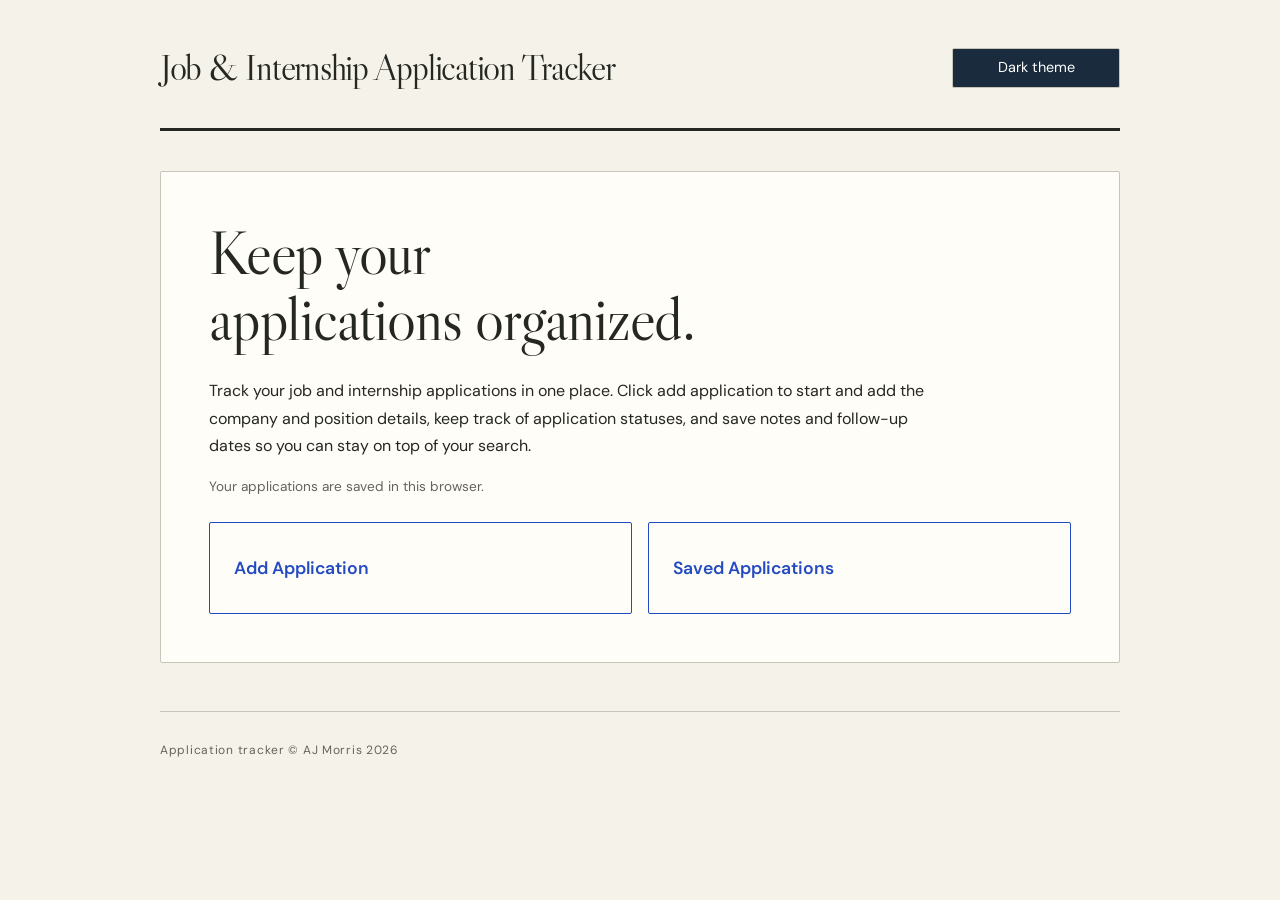
==== commit 45402b0b: "footer update" ====
--- a/index.html
+++ b/index.html
@@ -30,8 +30,9 @@
 			</section>
 		</main>
         <script src="js/app.js" defer></script>
-	</body>
-	<footer>
+		<footer>
 		<p>Application tracker &copy; AJ Morris 2026 </p>
 	</footer>
+	</body>
+	
 </html>
--- a/css/styles.css
+++ b/css/styles.css
@@ -35,7 +35,7 @@
 
 /* On Home, keep the title and toggle together and wrap on small screens. */
 .home-title { justify-content: flex-start; }
-.home-title h1 { flex: 1 1 500px; margin: 0; }
+.home-title h1 { flex: 1 1 500px; margin: 0; font-size: clamp(1.75rem, 3.6vw, 2.25rem); }
 .home-title #theme-toggle { flex-shrink: 0; }
 nav { display: flex; flex-wrap: wrap; justify-content: flex-end; gap: .5rem; margin-left: auto; }
 
@@ -58,7 +58,7 @@
 h2 { margin: 0 0 1.5rem; font-size: clamp(2rem, 4vw, 2.8rem); letter-spacing: -.02em; }
 h3 { font-size: 1.3rem; letter-spacing: -.025em; }
 p { line-height: 1.7; }
-.home-intro { padding: clamp(1.5rem, 4vw, 3rem); border-top: 3px solid var(--link); }
+.home-intro { padding: clamp(1.5rem, 4vw, 3rem); }
 .home-intro h2 { max-width: 650px; font-size: clamp(2.5rem, 5vw, 3.8rem); }
 .home-intro > p { max-width: 65ch; }
 .home-intro > p + p { color: var(--muted); font-size: .85rem; }
